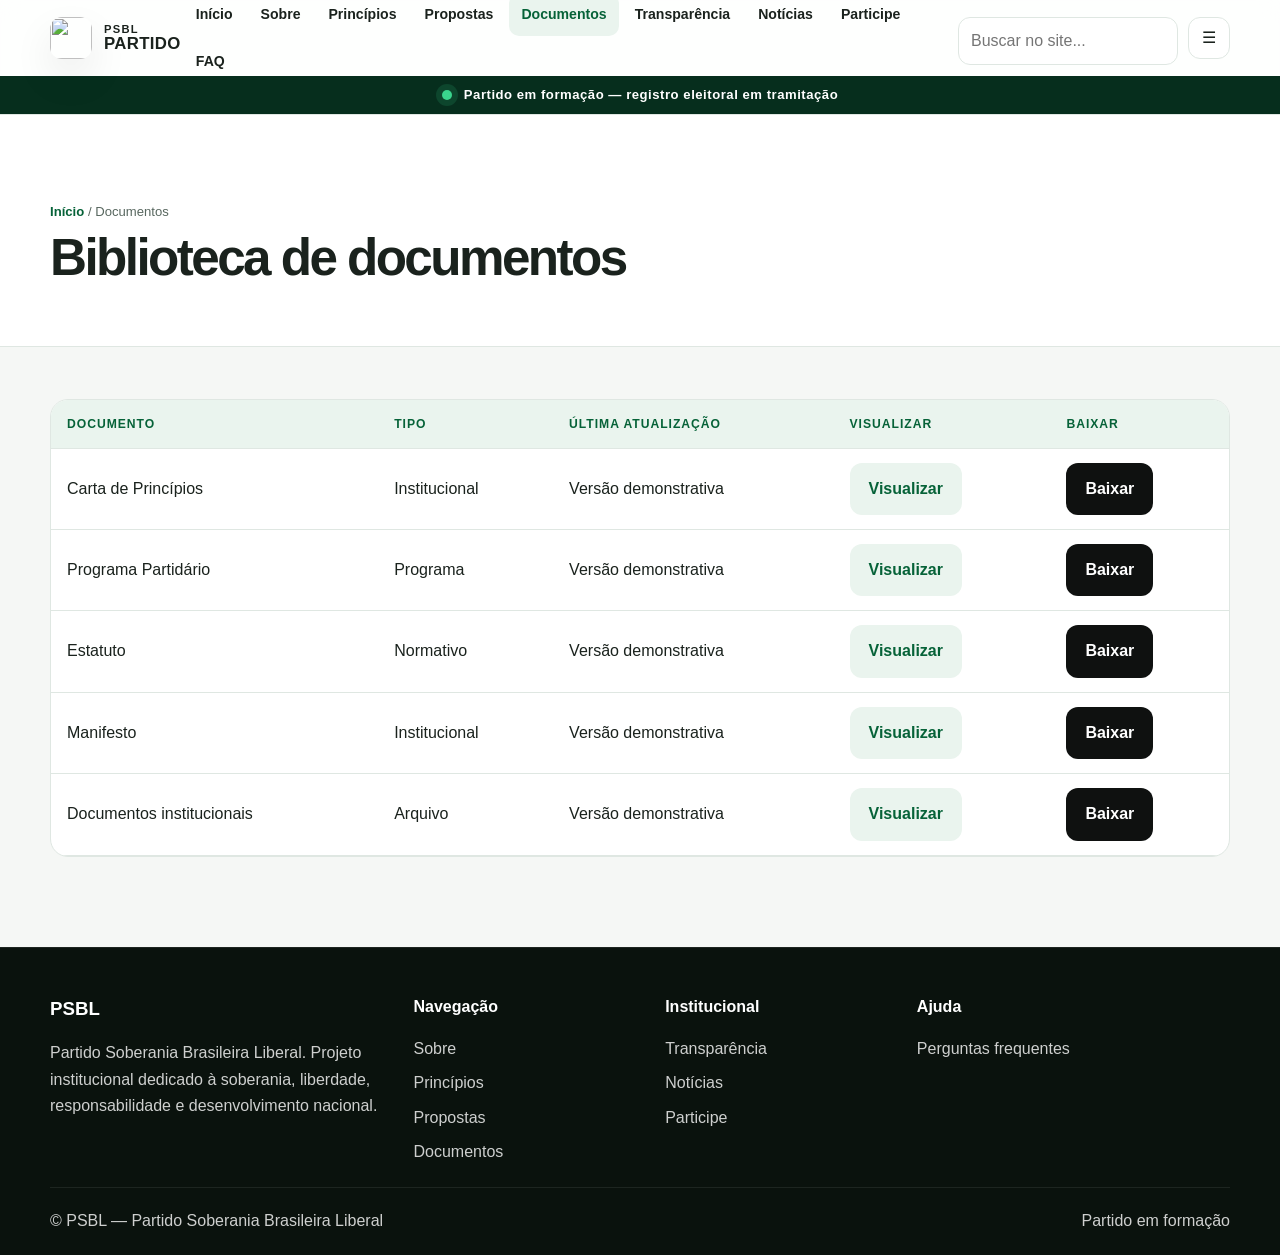
==== documentos.html @ 18148f73 "Update documentos.html" ====
<!DOCTYPE html>
<html lang="pt-BR">
  <head>
    <meta charset="UTF-8" />
    <meta name="viewport" content="width=device-width, initial-scale=1.0" />
    <title>Documentos | PSBL</title>
    <meta name="description" content="Biblioteca de documentos institucionais do PSBL em formação." />
    <link rel="icon" href="./download.svg" type="image/svg+xml" />
    <link rel="stylesheet" href="./style.css" />
    <link rel="stylesheet" href="./responsive.css" />
  </head>
  <body data-page="documentos">
    <a class="skip-link" href="#main-content">Pular para o conteúdo</a>
    <header class="site-header">
      <div class="container header-inner">
        <a href="./index.html" class="brand" aria-label="PSBL início"><img class="brand-mark" src="./download.svg" alt="" /><span class="brand-text"><span>PSBL</span><strong>Partido</strong></span></a>
        <div class="nav-layout">
          <nav class="nav" aria-label="Navegação principal">
            <a href="index.html">Início</a>
            <a href="sobre.html">Sobre</a>
            <a href="principios.html">Princípios</a>
            <a href="propostas.html">Propostas</a>
            <a href="documentos.html" class="active">Documentos</a>
            <a href="transparencia.html">Transparência</a>
            <a href="noticias.html">Notícias</a>
            <a href="participe.html">Participe</a>
            <a href="faq.html">FAQ</a>
          </nav>
          <div class="nav-actions">
            <input id="site-search" class="site-search" type="search" aria-label="Buscar no site" placeholder="Buscar no site..." />
            <button class="icon-btn menu-toggle" type="button" aria-label="Abrir menu" aria-expanded="false">☰</button>
          </div>
        </div>
      </div>
      <div class="status-bar"><div class="container"><span class="status-indicator" aria-hidden="true"></span><span>Partido em formação — registro eleitoral em tramitação</span></div></div>
    </header>

    <main id="main-content">
      <section class="page-hero"><div class="container"><div class="breadcrumb"><a href="index.html">Início</a> / Documentos</div><h1>Biblioteca de documentos</h1></div></section>
      <section class="page-shell"><div class="container"><div class="table-wrap"><table><thead><tr><th>Documento</th><th>Tipo</th><th>Última atualização</th><th>Visualizar</th><th>Baixar</th></tr></thead><tbody><tr><td>Carta de Princípios</td><td>Institucional</td><td>Versão demonstrativa</td><td><button class="btn btn-soft" type="button" data-doc-modal="Carta de Princípios">Visualizar</button></td><td><a class="btn btn-dark" href="./docs/carta-de-principios.pdf" download>Baixar</a></td></tr><tr><td>Programa Partidário</td><td>Programa</td><td>Versão demonstrativa</td><td><button class="btn btn-soft" type="button" data-doc-modal="Programa Partidário">Visualizar</button></td><td><a class="btn btn-dark" href="./docs/programa-partidario.pdf" download>Baixar</a></td></tr><tr><td>Estatuto</td><td>Normativo</td><td>Versão demonstrativa</td><td><button class="btn btn-soft" type="button" data-doc-modal="Estatuto">Visualizar</button></td><td><a class="btn btn-dark" href="./docs/estatuto.pdf" download>Baixar</a></td></tr><tr><td>Manifesto</td><td>Institucional</td><td>Versão demonstrativa</td><td><button class="btn btn-soft" type="button" data-doc-modal="Manifesto">Visualizar</button></td><td><a class="btn btn-dark" href="./carta-de-manifesto-do-psbl.docx" download>Baixar</a></td></tr><tr><td>Documentos institucionais</td><td>Arquivo</td><td>Versão demonstrativa</td><td><button class="btn btn-soft" type="button" data-doc-modal="Documentos institucionais">Visualizar</button></td><td><a class="btn btn-dark" href="./docs/documentos-institucionais.pdf" download>Baixar</a></td></tr></tbody></table></div></div></section>
    </main>

    <footer class="footer"><div class="container"><div class="footer-grid"><div><h3>PSBL</h3><p>Partido Soberania Brasileira Liberal. Projeto institucional dedicado à soberania, liberdade, responsabilidade e desenvolvimento nacional.</p></div><div><h4>Navegação</h4><ul><li><a href="sobre.html">Sobre</a></li><li><a href="principios.html">Princípios</a></li><li><a href="propostas.html">Propostas</a></li><li><a href="documentos.html">Documentos</a></li></ul></div><div><h4>Institucional</h4><ul><li><a href="transparencia.html">Transparência</a></li><li><a href="noticias.html">Notícias</a></li><li><a href="participe.html">Participe</a></li></ul></div><div><h4>Ajuda</h4><ul><li><a href="faq.html">Perguntas frequentes</a></li></ul></div></div><div class="footer-bottom"><span>© <span id="year"></span> PSBL — Partido Soberania Brasileira Liberal</span><span>Partido em formação</span></div></div></footer>
    <button class="back-to-top" type="button" aria-label="Voltar ao topo">↑</button>
    <div class="modal" aria-hidden="true"><div class="modal-card" role="dialog" aria-modal="true" aria-labelledby="modal-title"><div class="modal-header"><h3 id="modal-title">Documento</h3><button class="close-modal" type="button" aria-label="Fechar modal">×</button></div><div id="modal-body"></div></div></div>
    <script src="./main.js"></script>
    <script src="./menu.js"></script>
    <script src="./faq.js"></script>
    <script src="./search.js"></script>
  </body>
</html>
---- style.css ----
:root {
  --green: #0a7d46;
  --green-strong: #066238;
  --green-deep: #062e1d;
  --green-soft: #eaf4ee;
  --black: #0f1110;
  --ink: #1a221d;
  --muted: #58675f;
  --paper: #f5f7f5;
  --white: #ffffff;
  --line: #dfe7e2;
  --shadow: 0 18px 40px rgba(12, 28, 21, 0.08);
  --radius: 20px;
  --max: 1180px;
  --header-height: 76px;
  --transition: 0.22s ease;
}
* { box-sizing: border-box; }
html { scroll-behavior: smooth; }
body { margin: 0; font-family: "Bahnschrift", "DIN Alternate", "DIN 1451 Std", "Arial Narrow", Arial, sans-serif; color: var(--ink); background: var(--paper); line-height: 1.65; }
body.dark-mode { --green: #1a9a5f; --green-strong: #22b56e; --green-deep: #0d2c22; --green-soft: #112a1f; --black: #111714; --ink: #edf4ef; --muted: #b7c4bd; --paper: #0f1512; --white: #111918; --line: #1e2c28; --shadow: 0 18px 40px rgba(0,0,0,0.25); }
img { max-width: 100%; display: block; }
a { color: inherit; text-decoration: none; }
button, input, select, textarea { font: inherit; }
button { cursor: pointer; }
.container { width: min(var(--max), calc(100% - 32px)); margin: 0 auto; }
.skip-link { position: absolute; left: -9999px; top: 0; background: var(--white); color: var(--black); padding: 10px 14px; z-index: 1100; }
.skip-link:focus { left: 16px; top: 16px; }
.site-header { position: sticky; top: 0; z-index: 1000; background: rgba(255,255,255,0.9); backdrop-filter: blur(10px); border-bottom: 1px solid var(--line); }
body.dark-mode .site-header { background: rgba(16, 21, 18, 0.9); }
.header-inner { height: var(--header-height); display: flex; align-items: center; gap: 18px; }
.brand { display: flex; align-items: center; gap: 12px; min-width: 0; font-weight: 900; letter-spacing: 0.08em; text-transform: uppercase; }
.brand-mark { width: 42px; height: 42px; border-radius: 12px; object-fit: cover; box-shadow: var(--shadow); flex: 0 0 auto; }
.brand-text { display: flex; flex-direction: column; line-height: 1.1; font-size: 0.7rem; }
.brand-text strong { font-size: 1.05rem; letter-spacing: 0.02em; }
.nav-layout { display: flex; align-items: center; width: 100%; }
.nav { margin-left: auto; display: flex; align-items: center; gap: 4px; flex-wrap: wrap; }
.nav a, .dropbtn { padding: 10px 12px; border-radius: 10px; font-size: 0.88rem; font-weight: 700; color: var(--ink); transition: var(--transition); }
.nav a:hover, .nav a.active, .dropbtn:hover { background: var(--green-soft); color: var(--green-strong); }
.dropdown { position: relative; }
.dropdown-menu { position: absolute; top: calc(100% + 8px); left: 0; min-width: 230px; display: none; background: var(--white); border: 1px solid var(--line); border-radius: 14px; padding: 8px; box-shadow: var(--shadow); }
.dropdown:hover .dropdown-menu, .dropdown:focus-within .dropdown-menu, .dropdown-menu.is-open { display: block; }
.dropdown-menu a { display: block; padding: 9px 10px; border-radius: 10px; }
.dropdown-menu a:hover { background: var(--green-soft); }
.nav-actions { display: flex; align-items: center; gap: 10px; margin-left: 12px; }
.icon-btn { width: 42px; height: 42px; border: 1px solid var(--line); background: var(--white); border-radius: 12px; display: grid; place-items: center; color: var(--ink); transition: var(--transition); }
.icon-btn:hover { border-color: var(--green); color: var(--green-strong); }
.site-search { width: 220px; padding: 10px 12px; border: 1px solid var(--line); border-radius: 12px; background: rgba(255,255,255,0.5); }
.site-search:focus { outline: none; border-color: var(--green); box-shadow: 0 0 0 3px rgba(10,125,70,0.12); }
.status-bar { background: var(--green-deep); color: var(--white); }
.status-bar .container { display: flex; align-items: center; justify-content: center; gap: 12px; padding: 8px 0; font-size: 0.82rem; font-weight: 700; letter-spacing: 0.04em; }
.status-indicator { width: 10px; height: 10px; border-radius: 50%; background: #3ad48d; box-shadow: 0 0 0 6px rgba(58,212,141,0.14); }
.hero { position: relative; min-height: 670px; display: grid; align-items: center; background: linear-gradient(90deg, rgba(9,20,15,0.82), rgba(9,20,15,0.44)); overflow: hidden; }
.hero::before { content: ""; position: absolute; inset: 0; background-image: linear-gradient(90deg, rgba(4,13,9,0.7), rgba(4,13,9,0.6)), url("./bandeira-br.jpg"); background-size: cover; background-position: center; filter: saturate(0.9) contrast(1.08); opacity: 0.5; }
.hero-content { position: relative; z-index: 1; padding: 140px 0 90px; max-width: 780px; }
.eyebrow { display: inline-flex; gap: 8px; align-items: center; border-radius: 999px; padding: 8px 14px; background: rgba(255,255,255,0.08); border: 1px solid rgba(255,255,255,0.25); text-transform: uppercase; letter-spacing: 0.12em; font-size: 0.7rem; font-weight: 800; color: #edf4ee; }
.hero h1 { font-size: clamp(2.8rem, 6vw, 5rem); line-height: 0.98; margin: 18px 0 18px; letter-spacing: -0.05em; color: var(--white); }
.hero p { max-width: 660px; font-size: clamp(1.1rem, 2vw, 1.5rem); color: rgba(255,255,255,0.9); }
.actions { display: flex; flex-wrap: wrap; gap: 12px; margin-top: 30px; }
.btn { display: inline-flex; align-items: center; justify-content: center; border: 1px solid transparent; border-radius: 12px; padding: 12px 18px; font-weight: 800; transition: var(--transition); }
.btn:hover { transform: translateY(-1px); }
.btn-primary { background: var(--green); color: var(--white); }
.btn-primary:hover { background: #0d9c57; }
.btn-light { background: var(--white); color: var(--ink); }
.btn-outline { background: transparent; border-color: rgba(255,255,255,0.35); color: var(--white); }
.btn-dark { background: var(--black); color: var(--white); }
.btn-soft { background: var(--green-soft); color: var(--green-strong); }
.section { padding: 88px 0; }
.section.alt { background: var(--white); }
.section-head { max-width: 760px; margin-bottom: 28px; }
.kicker { display: inline-block; color: var(--green-strong); font-weight: 800; letter-spacing: 0.12em; text-transform: uppercase; font-size: 0.72rem; }
.section h2 { font-size: clamp(2rem, 4vw, 3.2rem); line-height: 1.08; margin: 10px 0 12px; letter-spacing: -0.04em; }
.lead { color: var(--muted); font-size: 1.06rem; }
.grid { display: grid; gap: 20px; }
.grid-3 { grid-template-columns: repeat(3, minmax(0, 1fr)); }
.grid-4 { grid-template-columns: repeat(4, minmax(0, 1fr)); }
.grid-2 { grid-template-columns: repeat(2, minmax(0, 1fr)); }
.card { background: var(--white); border: 1px solid var(--line); border-radius: var(--radius); padding: 24px; box-shadow: var(--shadow); }
.card h3 { margin: 0 0 8px; font-size: 1.3rem; }
.card p { margin: 0; color: var(--muted); }
.card .icon { width: 48px; height: 48px; border-radius: 14px; margin-bottom: 18px; display: grid; place-items: center; background: var(--green-soft); color: var(--green-strong); font-weight: 900; }
.stats { display: grid; grid-template-columns: repeat(3, minmax(0, 1fr)); border: 1px solid var(--line); background: var(--white); border-radius: 18px; overflow: hidden; }
.stat { padding: 30px 26px; border-right: 1px solid var(--line); }
.stat:last-child { border-right: none; }
.stat strong { display: block; font-size: clamp(1.8rem, 3vw, 2.5rem); margin-bottom: 4px; color: var(--green-strong); }
.stat span { color: var(--muted); }
.callout { background: linear-gradient(135deg, var(--green-deep), var(--black)); color: var(--white); border-radius: 20px; padding: 30px 28px; display: flex; justify-content: space-between; align-items: center; gap: 18px; }
.callout p { margin: 0; color: rgba(255,255,255,0.8); }
.page-hero { padding: 86px 0 52px; background: var(--white); border-bottom: 1px solid var(--line); }
.page-hero h1 { margin: 10px 0; font-size: clamp(2.5rem, 4vw, 4rem); line-height: 1; letter-spacing: -0.05em; }
.breadcrumb { font-size: 0.82rem; color: var(--muted); }
.breadcrumb a { color: var(--green-strong); font-weight: 700; }
.page-shell { padding: 52px 0 90px; }
.notice { border-left: 4px solid var(--green); background: var(--green-soft); border-radius: 0 14px 14px 0; padding: 18px 20px; margin-bottom: 24px; }
.notice p { margin: 0; color: var(--ink); }
.tags { display: flex; gap: 10px; flex-wrap: wrap; margin-top: 16px; }
.tag { display: inline-flex; align-items: center; justify-content: center; border-radius: 999px; background: var(--green-soft); color: var(--green-strong); font-size: 0.72rem; font-weight: 800; padding: 7px 10px; letter-spacing: 0.04em; text-transform: uppercase; }
.timeline { position: relative; margin-top: 28px; }
.timeline::before { content: ""; position: absolute; left: 13px; top: 8px; bottom: 8px; width: 2px; background: var(--line); }
.timeline-item { position: relative; padding: 0 0 28px 40px; }
.timeline-item::before { content: ""; position: absolute; left: 6px; top: 6px; width: 16px; height: 16px; border-radius: 50%; background: var(--green); border: 4px solid var(--green-soft); }
.timeline-item strong { display: block; font-size: 1.1rem; margin-bottom: 4px; }
.list { margin: 0; padding-left: 20px; }
.list li { margin: 9px 0; color: var(--muted); }
.category-title { display: flex; align-items: center; gap: 12px; margin: 30px 0 18px; }
.category-title .line { height: 1px; background: var(--line); flex: 1; }
.proposal-box { background: var(--white); border: 1px solid var(--line); border-radius: 18px; padding: 18px 18px 14px; box-shadow: var(--shadow); }
.proposal-box h3 { margin: 0 0 8px; }
.proposal-box ul { margin: 0; padding-left: 18px; color: var(--muted); }
.panel { background: var(--white); border: 1px solid var(--line); border-radius: var(--radius); padding: 24px; box-shadow: var(--shadow); }
.table-wrap { overflow: auto; border: 1px solid var(--line); border-radius: 18px; background: var(--white); }
table { width: 100%; border-collapse: collapse; min-width: 650px; }
th, td { text-align: left; padding: 14px 16px; border-bottom: 1px solid var(--line); }
th { background: var(--green-soft); font-size: 0.76rem; letter-spacing: 0.08em; text-transform: uppercase; color: var(--green-strong); }
.form { display: grid; gap: 14px; }
.form-grid { display: grid; grid-template-columns: repeat(2, minmax(0, 1fr)); gap: 14px; }
label { display: block; font-weight: 700; font-size: 0.9rem; }
input, select, textarea { width: 100%; margin-top: 6px; padding: 12px 13px; border-radius: 12px; border: 1px solid var(--line); background: var(--white); color: var(--ink); }
input:focus, select:focus, textarea:focus { outline: none; border-color: var(--green); box-shadow: 0 0 0 3px rgba(10,125,70,0.12); }
textarea { min-height: 130px; resize: vertical; }
.news-card, .event-card { background: var(--white); border: 1px solid var(--line); border-radius: 20px; overflow: hidden; box-shadow: var(--shadow); }
.news-card img { height: 210px; width: 100%; object-fit: cover; background: linear-gradient(135deg, var(--green-soft), #dfeee6); }
.news-card-body, .event-card-body { padding: 20px; }
.news-meta, .event-meta { font-size: 0.76rem; font-weight: 700; text-transform: uppercase; letter-spacing: 0.08em; color: var(--green-strong); }
.news-card h3, .event-card h3 { margin: 8px 0 10px; font-size: 1.2rem; }
.news-card p, .event-card p { margin: 0; color: var(--muted); }
.event-badge { display: inline-block; background: var(--green-soft); color: var(--green-strong); border-radius: 999px; padding: 5px 9px; font-size: 0.72rem; font-weight: 800; }
.faq-item { border: 1px solid var(--line); border-radius: 14px; background: var(--white); overflow: hidden; margin-bottom: 12px; }
.faq-question { width: 100%; display: flex; align-items: center; justify-content: space-between; background: transparent; border: 0; padding: 16px 18px; text-align: left; font-weight: 800; color: var(--ink); }
.faq-answer { padding: 0 18px 18px; color: var(--muted); display: none; }
.faq-item.active .faq-answer { display: block; }
.faq-question .plus { font-size: 1.6rem; line-height: 1; color: var(--green-strong); }
.map-illustration { background: linear-gradient(135deg, #edf5f1, #e6f2ea); border: 1px solid var(--line); border-radius: 20px; padding: 30px; min-height: 320px; position: relative; overflow: hidden; }
.map-shape { position: absolute; inset: 50% auto auto 50%; transform: translate(-50%, -50%); width: 240px; height: 260px; background: linear-gradient(135deg, var(--green), #1d9a60); clip-path: polygon(17% 8%, 74% 12%, 92% 19%, 94% 55%, 82% 81%, 60% 95%, 38% 92%, 25% 77%, 12% 62%, 10% 29%); box-shadow: inset 0 0 0 2px rgba(255,255,255,0.22); }
.map-badges { position: absolute; inset: 0; font-size: 0.75rem; font-weight: 800; color: var(--green-deep); }
.map-badges span { position: absolute; background: rgba(255,255,255,0.7); border-radius: 999px; padding: 7px 9px; }
.map-badges span:nth-child(1) { top: 20%; left: 16%; }
.map-badges span:nth-child(2) { top: 20%; right: 18%; }
.map-badges span:nth-child(3) { bottom: 18%; left: 24%; }
.map-badges span:nth-child(4) { bottom: 18%; right: 20%; }
.chart-placeholder { background: linear-gradient(180deg, rgba(10,125,70,0.08), rgba(10,125,70,0.02)); border: 1px solid var(--line); border-radius: 18px; padding: 20px; min-height: 220px; }
.chart-bars { display: flex; align-items: end; gap: 12px; height: 160px; }
.chart-bars span { flex: 1; border-radius: 8px 8px 0 0; background: linear-gradient(180deg, var(--green), var(--green-strong)); }
.muted { color: var(--muted); }
.footer { background: #0a120d; color: rgba(255,255,255,0.8); border-top: 1px solid rgba(255,255,255,0.08); padding: 46px 0 20px; }
.footer-grid { display: grid; gap: 28px; grid-template-columns: 1.5fr 1fr 1fr 1.4fr; }
.footer h3, .footer h4 { color: var(--white); margin: 0 0 16px; }
.footer ul { list-style: none; padding: 0; margin: 0; display: grid; gap: 8px; }
.footer a:hover { color: var(--white); }
.footer-bottom { margin-top: 22px; padding-top: 20px; border-top: 1px solid rgba(255,255,255,0.08); display: flex; justify-content: space-between; gap: 18px; flex-wrap: wrap; }
.back-to-top { position: fixed; right: 22px; bottom: 22px; width: 48px; height: 48px; border-radius: 50%; border: 0; background: var(--green); color: var(--white); box-shadow: var(--shadow); opacity: 0; pointer-events: none; transform: translateY(10px); transition: var(--transition); }
.back-to-top.visible { opacity: 1; pointer-events: auto; transform: translateY(0); }
.modal { position: fixed; inset: 0; display: none; align-items: center; justify-content: center; background: rgba(5,10,8,0.62); z-index: 1200; padding: 24px; }
.modal.is-open { display: flex; }
.modal-card { width: min(760px, 100%); background: var(--white); color: var(--ink); border-radius: 22px; padding: 24px; box-shadow: var(--shadow); }
.modal-header { display: flex; align-items: center; justify-content: space-between; gap: 10px; margin-bottom: 10px; }
.close-modal { border: 0; background: var(--green-soft); color: var(--green-strong); width: 40px; height: 40px; border-radius: 10px; font-size: 1.3rem; }
.hidden { display: none !important; }
@media (max-width: 980px) { .nav { display: none; } .nav.is-open { display: flex; position: absolute; top: calc(100% + 8px); left: 16px; right: 16px; flex-direction: column; align-items: stretch; background: var(--white); border: 1px solid var(--line); border-radius: 18px; padding: 14px; box-shadow: var(--shadow); } .dropdown-menu { position: static; display: none; box-shadow: none; border: 0; padding-left: 10px; } .dropdown:focus-within .dropdown-menu, .dropdown:hover .dropdown-menu { display: block; } .menu-toggle { display: inline-flex; margin-left: auto; } .site-search { display: none; } .grid-3, .grid-4, .footer-grid { grid-template-columns: 1fr 1fr; } }
@media (max-width: 640px) { .grid-3, .grid-4, .grid-2, .stats, .form-grid, .footer-grid { grid-template-columns: 1fr; } .header-inner { gap: 10px; } .brand-text strong { font-size: 0.9rem; } .hero { min-height: 560px; } .hero-content { padding-top: 86px; } .callout { flex-direction: column; align-items: flex-start; } .nav-actions { margin-left: 0; } }
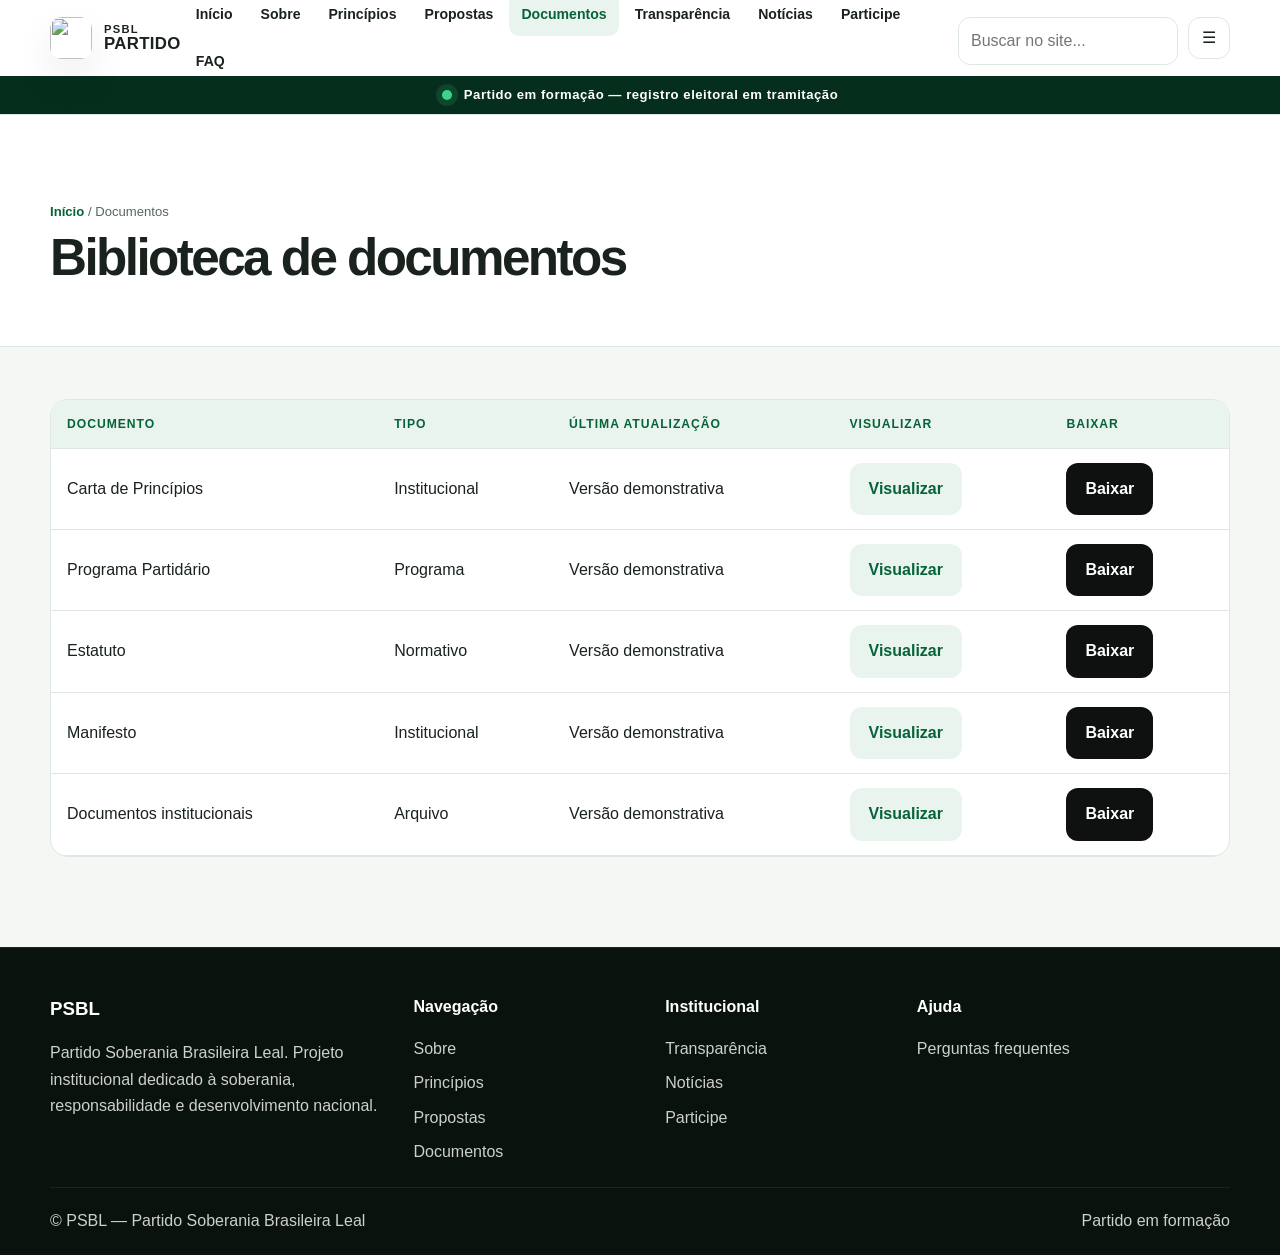
==== commit 069179ca: "Update documentos.html" ====
--- a/documentos.html
+++ b/documentos.html
@@ -40,7 +40,7 @@
       <section class="page-shell"><div class="container"><div class="table-wrap"><table><thead><tr><th>Documento</th><th>Tipo</th><th>Última atualização</th><th>Visualizar</th><th>Baixar</th></tr></thead><tbody><tr><td>Carta de Princípios</td><td>Institucional</td><td>Versão demonstrativa</td><td><button class="btn btn-soft" type="button" data-doc-modal="Carta de Princípios">Visualizar</button></td><td><a class="btn btn-dark" href="./docs/carta-de-principios.pdf" download>Baixar</a></td></tr><tr><td>Programa Partidário</td><td>Programa</td><td>Versão demonstrativa</td><td><button class="btn btn-soft" type="button" data-doc-modal="Programa Partidário">Visualizar</button></td><td><a class="btn btn-dark" href="./docs/programa-partidario.pdf" download>Baixar</a></td></tr><tr><td>Estatuto</td><td>Normativo</td><td>Versão demonstrativa</td><td><button class="btn btn-soft" type="button" data-doc-modal="Estatuto">Visualizar</button></td><td><a class="btn btn-dark" href="./docs/estatuto.pdf" download>Baixar</a></td></tr><tr><td>Manifesto</td><td>Institucional</td><td>Versão demonstrativa</td><td><button class="btn btn-soft" type="button" data-doc-modal="Manifesto">Visualizar</button></td><td><a class="btn btn-dark" href="./carta-de-manifesto-do-psbl.docx" download>Baixar</a></td></tr><tr><td>Documentos institucionais</td><td>Arquivo</td><td>Versão demonstrativa</td><td><button class="btn btn-soft" type="button" data-doc-modal="Documentos institucionais">Visualizar</button></td><td><a class="btn btn-dark" href="./docs/documentos-institucionais.pdf" download>Baixar</a></td></tr></tbody></table></div></div></section>
     </main>
 
-    <footer class="footer"><div class="container"><div class="footer-grid"><div><h3>PSBL</h3><p>Partido Soberania Brasileira Liberal. Projeto institucional dedicado à soberania, liberdade, responsabilidade e desenvolvimento nacional.</p></div><div><h4>Navegação</h4><ul><li><a href="sobre.html">Sobre</a></li><li><a href="principios.html">Princípios</a></li><li><a href="propostas.html">Propostas</a></li><li><a href="documentos.html">Documentos</a></li></ul></div><div><h4>Institucional</h4><ul><li><a href="transparencia.html">Transparência</a></li><li><a href="noticias.html">Notícias</a></li><li><a href="participe.html">Participe</a></li></ul></div><div><h4>Ajuda</h4><ul><li><a href="faq.html">Perguntas frequentes</a></li></ul></div></div><div class="footer-bottom"><span>© <span id="year"></span> PSBL — Partido Soberania Brasileira Liberal</span><span>Partido em formação</span></div></div></footer>
+    <footer class="footer"><div class="container"><div class="footer-grid"><div><h3>PSBL</h3><p>Partido Soberania Brasileira Leal. Projeto institucional dedicado à soberania, responsabilidade e desenvolvimento nacional.</p></div><div><h4>Navegação</h4><ul><li><a href="sobre.html">Sobre</a></li><li><a href="principios.html">Princípios</a></li><li><a href="propostas.html">Propostas</a></li><li><a href="documentos.html">Documentos</a></li></ul></div><div><h4>Institucional</h4><ul><li><a href="transparencia.html">Transparência</a></li><li><a href="noticias.html">Notícias</a></li><li><a href="participe.html">Participe</a></li></ul></div><div><h4>Ajuda</h4><ul><li><a href="faq.html">Perguntas frequentes</a></li></ul></div></div><div class="footer-bottom"><span>© <span id="year"></span> PSBL — Partido Soberania Brasileira Leal</span><span>Partido em formação</span></div></div></footer>
     <button class="back-to-top" type="button" aria-label="Voltar ao topo">↑</button>
     <div class="modal" aria-hidden="true"><div class="modal-card" role="dialog" aria-modal="true" aria-labelledby="modal-title"><div class="modal-header"><h3 id="modal-title">Documento</h3><button class="close-modal" type="button" aria-label="Fechar modal">×</button></div><div id="modal-body"></div></div></div>
     <script src="./main.js"></script>
